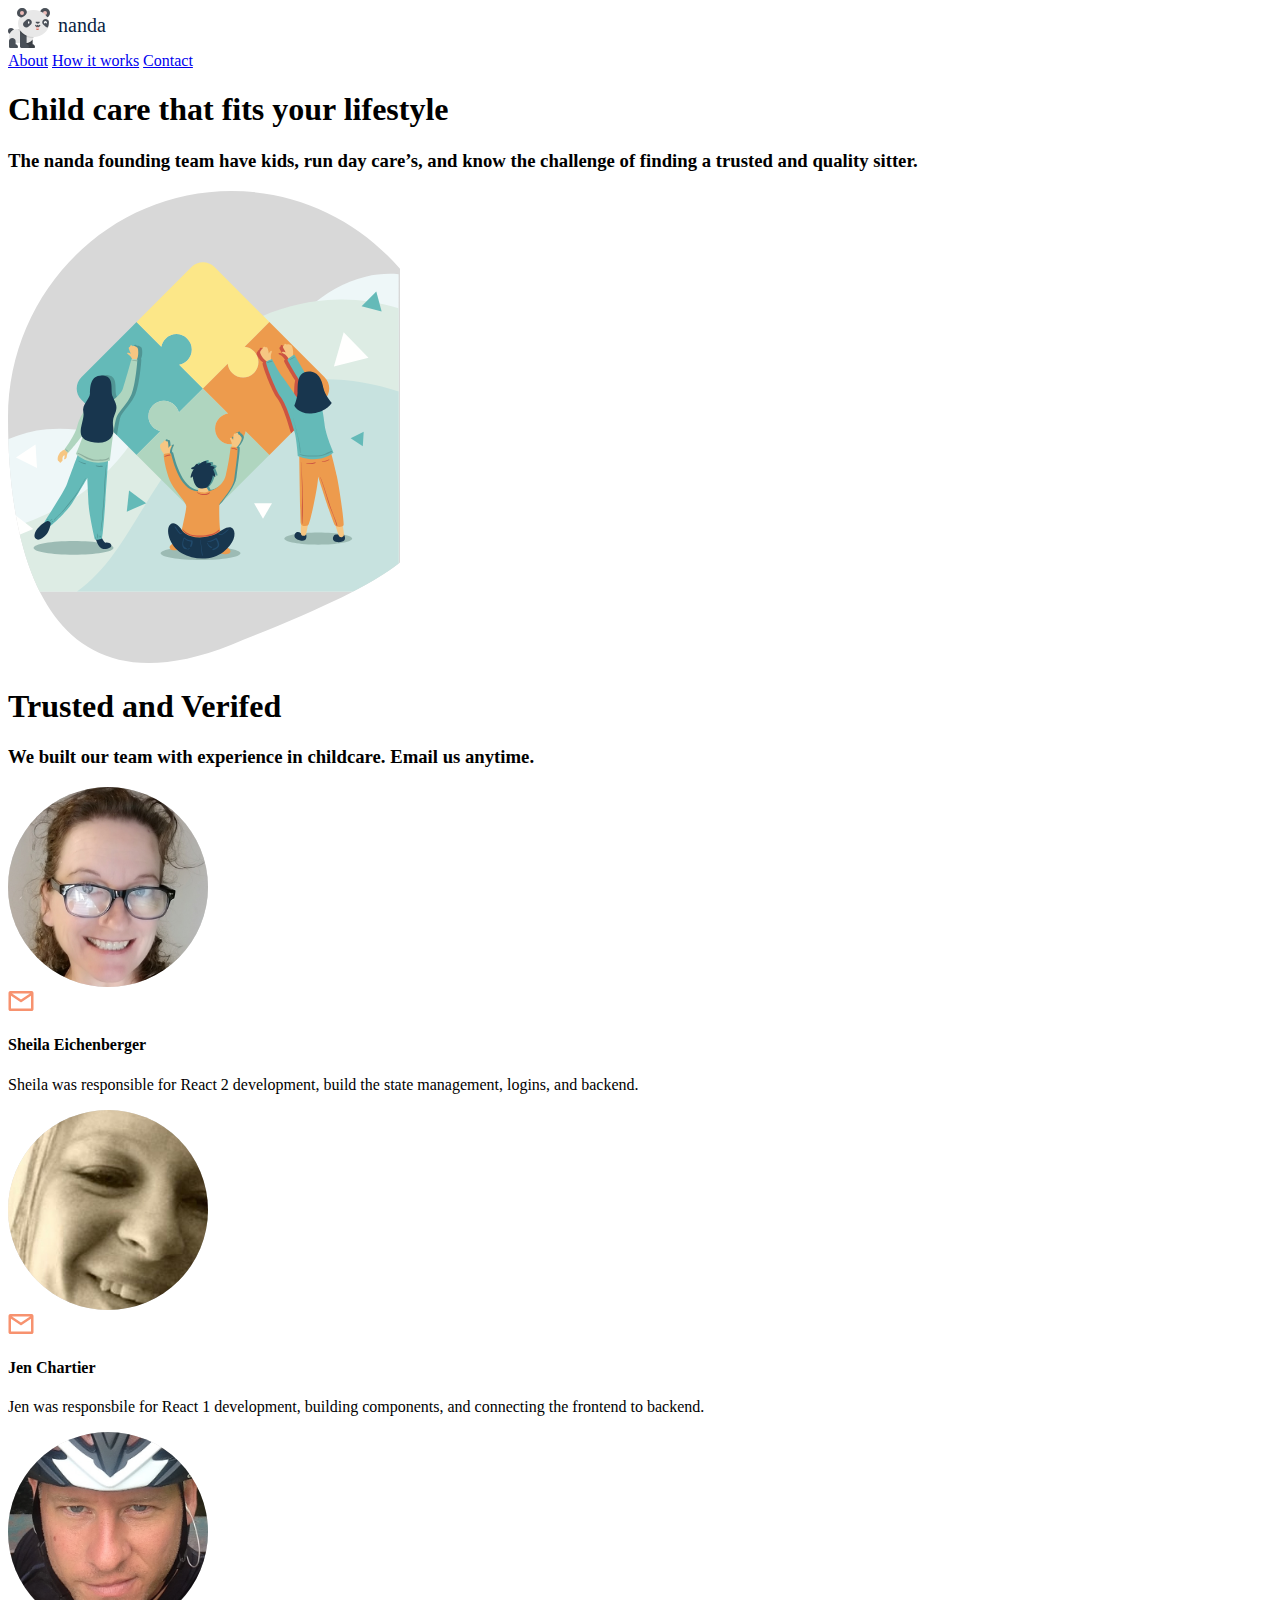
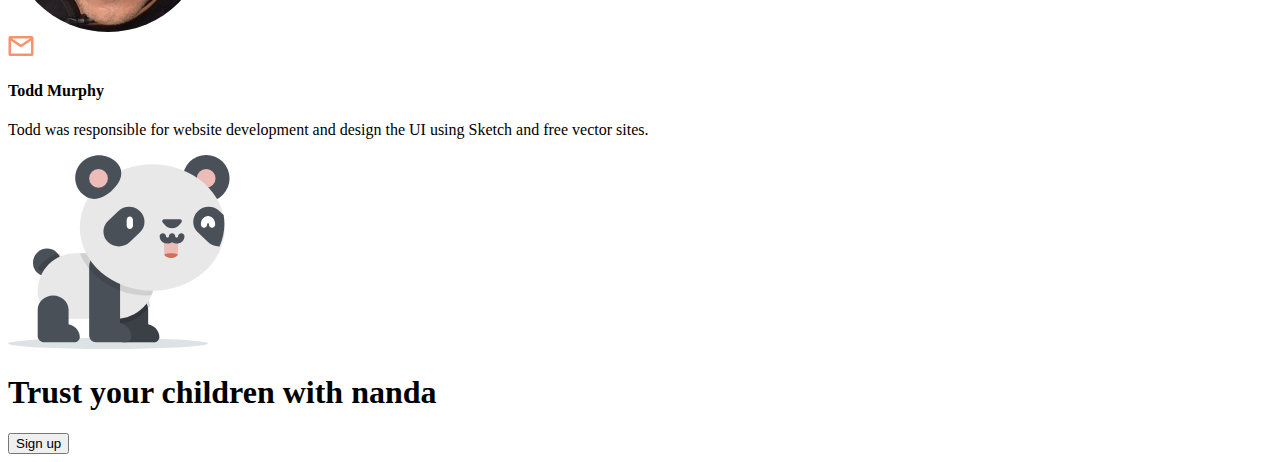
==== about.html @ 5086c061 "copied all files from personal repo to build week marketing page project to set up team nanny repo" ====
<!DOCTYPE html>
<html lang="en">
  <head>
    <meta charset="UTF-8" />
    <meta name="viewport" content="width=device-width, initial-scale=1.0" />
    <meta http-equiv="X-UA-Compatible" content="ie=edge" />
    <title>nanda - on demand sitters</title>
  </head>

  <body>
    <header>
      <!-- ***** NAVIGATION SECTION ***** -->
      <nav>
        <!-- panda bear logo -->
        <div>
          <img src="/images/logo.svg" alt="panda bear logo" />
        </div>
        <!-- navigation links -->
        <div>
          <a href="img sr"></a>
          <a href="#">About</a>
          <a href="#">How it works</a>
          <a href="#">Contact</a>
        </div>
      </nav>
    </header>

    <!-- ***** HERO SECTION ***** -->
    <section>
      <div>
        <h1>Child care that fits your lifestyle</h1>
        <h3>
          The nanda founding team have kids, run day care’s, and know the
          challenge of finding a trusted and quality sitter.
        </h3>
      </div>
      <div>
        <img
          src="/images/about-team.svg"
          alt="family of parents and kids and nannies playing"
        />
      </div>
    </section>

    <!-- ***** NANDA LEADERSHIP & COFOUNDER SECTION***** -->
    <section>
      <div>
        <h1>Trusted and Verifed</h1>
        <h3>
          We built our team with experience in childcare. Email us anytime.
        </h3>
      </div>
      <!-- Team leadership profiles 3 of them side by side -->
      <div>
        <!-- Sheila profile -->
        <div>
          <div>
            <img
              src="/images/sheila-profile-pic.svg"
              alt="sheila person with glasses picture smiling"
            />
          </div>
          <div>
            <img src="/images/email-icon.svg" alt="orange email icon" />
            <h4>Sheila Eichenberger</h4>
            <p>
              Sheila was responsible for React 2 development, build the state
              management, logins, and backend.
            </p>
          </div>
        </div>
        <!-- Jen profile -->
        <div>
          <div>
            <img
              src="/images/jen-profile-pic.svg"
              alt="jennifer person black and white picture smiling"
            />
          </div>
          <div>
            <div>
              <img src="/images/email-icon.svg" alt="orange email icon" />
              <h4>Jen Chartier</h4>
              <p>
                Jen was responsbile for React 1 development, building
                components, and connecting the frontend to backend.
              </p>
            </div>
          </div>
        </div>
        <!-- Todd profile -->
        <div>
          <div>
            <img
              src="/images/todd-profile-pic.svg"
              alt="man on bike by river smiling at camera"
            />
          </div>
          <div>
            <img src="/images/email-icon.svg" alt="orange email icon" />
            <h4>Todd Murphy</h4>
            <p>
              Todd was responsible for website development and design the UI
              using Sketch and free vector sites.
            </p>
          </div>
        </div>
      </div>
    </section>

    <!-- ***** FOOTER SECTION ***** -->
    <section>
      <div>
        <img
          src="/images/footer-logo.svg"
          alt="large panda logo for footer content"
        />
      </div>
      <div>
        <h1>Trust your children with nanda</h1>
        <button>Sign up</button>
      </div>
    </section>
  </body>
</html>
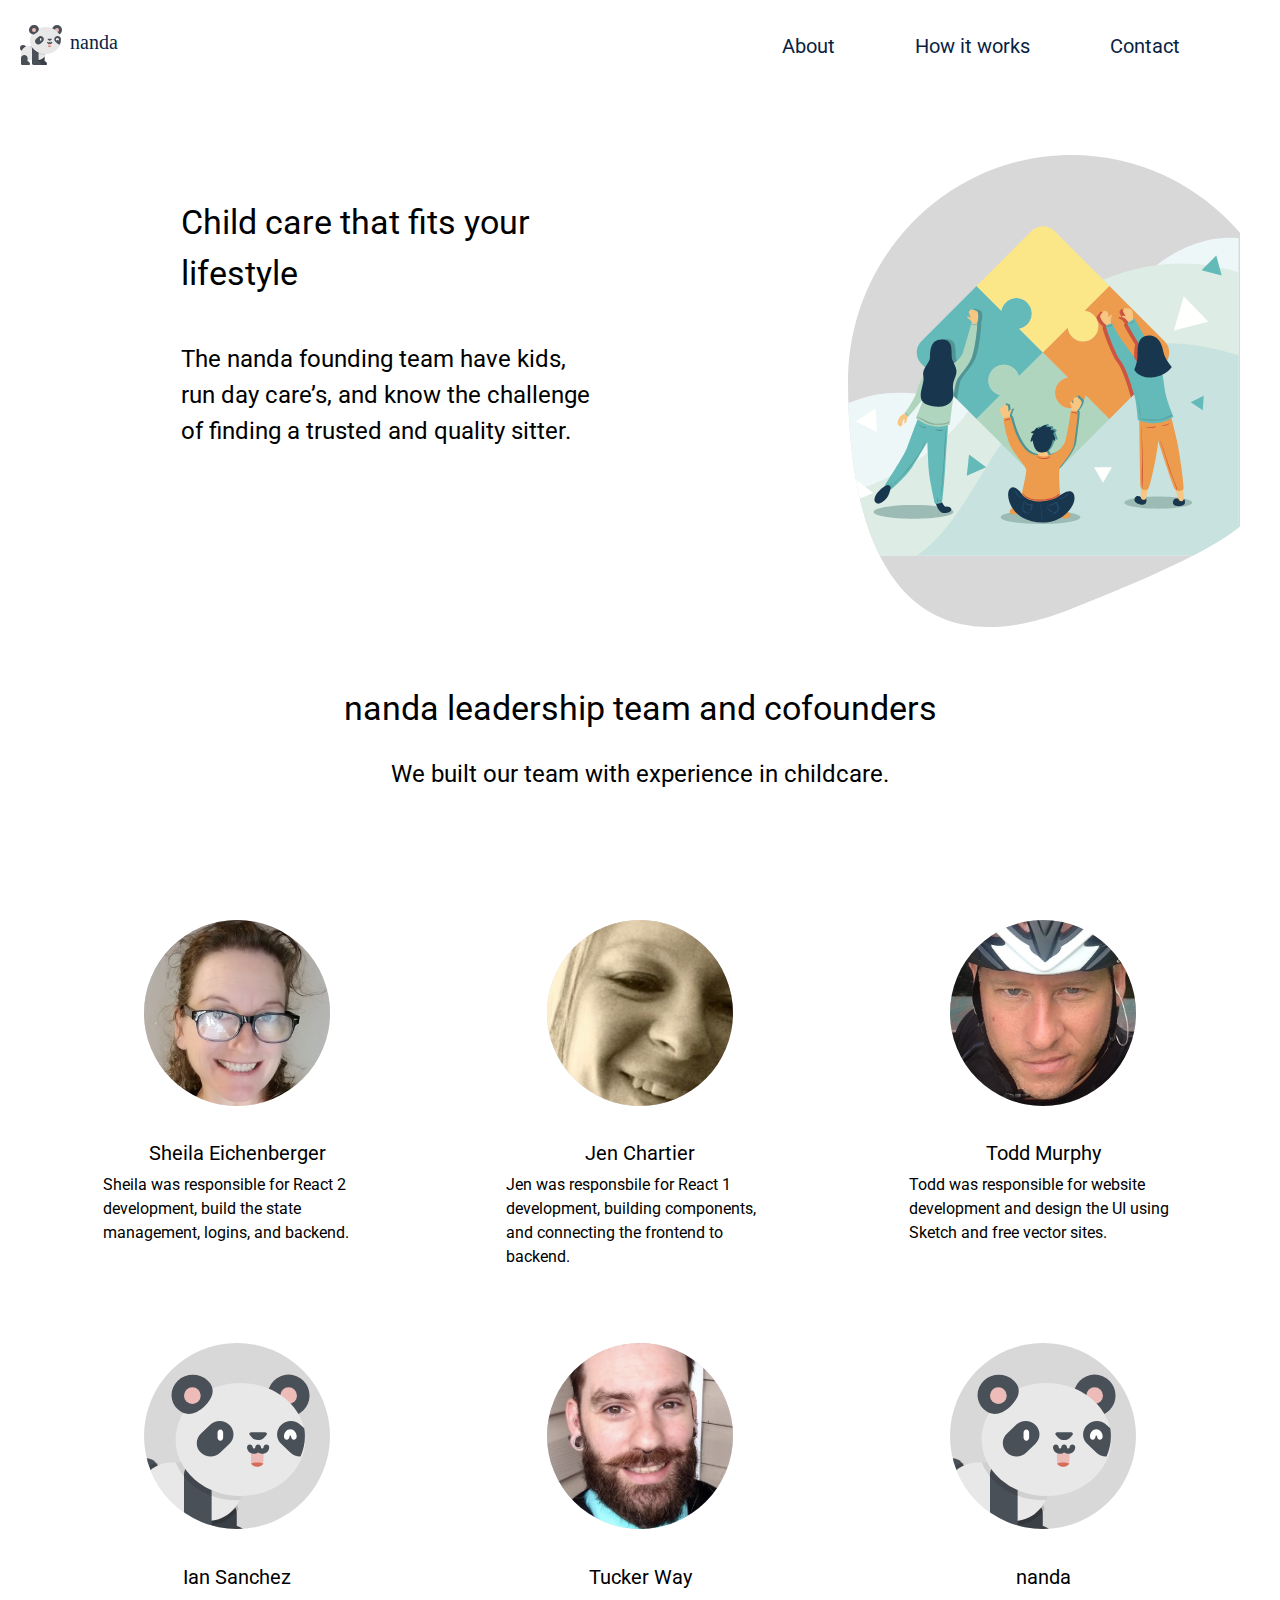
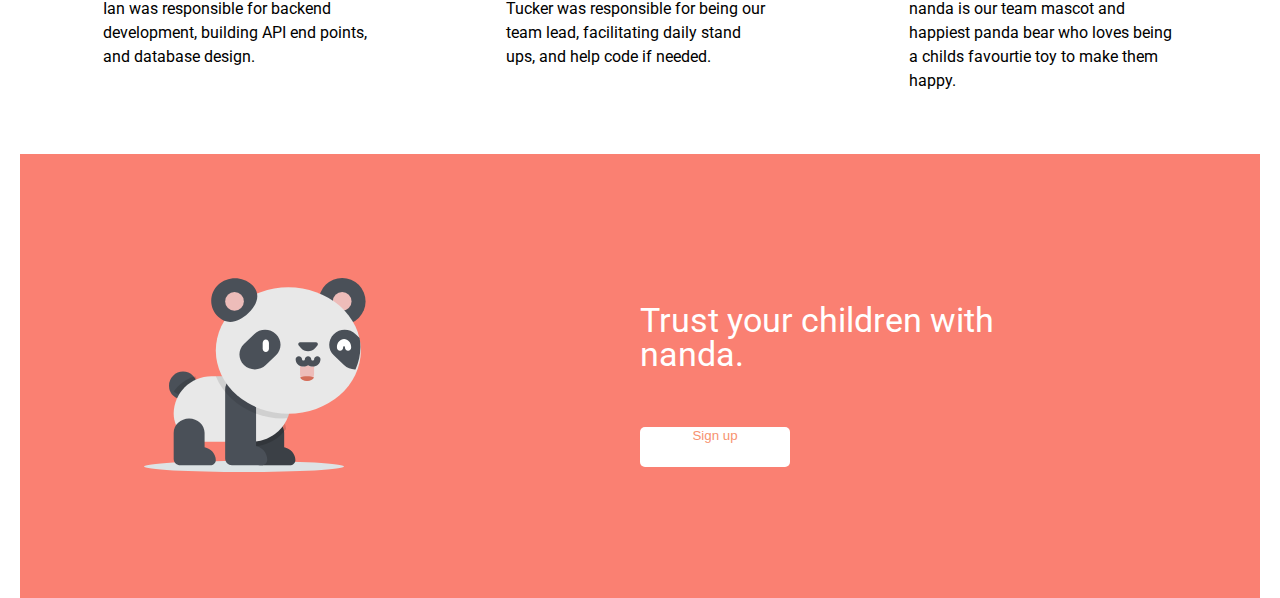
==== commit a2593e63: "updated about pages to include tucker and ian and nanda profile" ====
--- a/about.html
+++ b/about.html
@@ -5,19 +5,27 @@
     <meta name="viewport" content="width=device-width, initial-scale=1.0" />
     <meta http-equiv="X-UA-Compatible" content="ie=edge" />
     <title>nanda - on demand sitters</title>
+    <!-- /***** IMPORT GOOGLE FONT HERE FOR UI("inter" font but use Roboto for now) DESIGN *****/ -->
+    <link
+      href="https://fonts.googleapis.com/css?family=Roboto&display=swap"
+      rel="stylesheet"
+    />
+    <!-- IMPORT CSS STYLES HERE -->
+    <link rel="stylesheet" href="css/index.css" />
   </head>
 
-  <body>
+  <body class="container">
     <header>
       <!-- ***** NAVIGATION SECTION ***** -->
       <nav>
         <!-- panda bear logo -->
-        <div>
-          <img src="/images/logo.svg" alt="panda bear logo" />
+        <div class="logo">
+          <a href="index.html"
+            ><img src="/images/logo.svg" alt="panda bear logo"
+          /></a>
         </div>
         <!-- navigation links -->
-        <div>
-          <a href="img sr"></a>
+        <div class="links">
           <a href="#">About</a>
           <a href="#">How it works</a>
           <a href="#">Contact</a>
@@ -26,15 +34,15 @@
     </header>
 
     <!-- ***** HERO SECTION ***** -->
-    <section>
-      <div>
+    <section class="hero-content">
+      <div class="hero-titles">
         <h1>Child care that fits your lifestyle</h1>
-        <h3>
+        <h2>
           The nanda founding team have kids, run day care’s, and know the
           challenge of finding a trusted and quality sitter.
-        </h3>
+        </h2>
       </div>
-      <div>
+      <div class="hero-vector">
         <img
           src="/images/about-team.svg"
           alt="family of parents and kids and nannies playing"
@@ -43,25 +51,25 @@
     </section>
 
     <!-- ***** NANDA LEADERSHIP & COFOUNDER SECTION***** -->
-    <section>
-      <div>
-        <h1>Trusted and Verifed</h1>
-        <h3>
-          We built our team with experience in childcare. Email us anytime.
-        </h3>
+    <section class="trusted-content">
+      <div class="trusted-top-header">
+        <h1>nanda leadership team and cofounders</h1>
+        <h2>
+          We built our team with experience in childcare.
+        </h2>
       </div>
+
       <!-- Team leadership profiles 3 of them side by side -->
-      <div>
+      <div class="profile-container">
         <!-- Sheila profile -->
-        <div>
-          <div>
+        <div class="profile">
+          <div class="icon-title">
             <img
               src="/images/sheila-profile-pic.svg"
               alt="sheila person with glasses picture smiling"
             />
           </div>
-          <div>
-            <img src="/images/email-icon.svg" alt="orange email icon" />
+          <div class="profile-title">
             <h4>Sheila Eichenberger</h4>
             <p>
               Sheila was responsible for React 2 development, build the state
@@ -70,34 +78,30 @@
           </div>
         </div>
         <!-- Jen profile -->
-        <div>
-          <div>
+        <div class="profile">
+          <div class="icon-title">
             <img
               src="/images/jen-profile-pic.svg"
-              alt="jennifer person black and white picture smiling"
+              alt="sheila person with glasses picture smiling"
             />
           </div>
-          <div>
-            <div>
-              <img src="/images/email-icon.svg" alt="orange email icon" />
-              <h4>Jen Chartier</h4>
-              <p>
-                Jen was responsbile for React 1 development, building
-                components, and connecting the frontend to backend.
-              </p>
-            </div>
+          <div class="profile-title">
+            <h4>Jen Chartier</h4>
+            <p>
+              Jen was responsbile for React 1 development, building components,
+              and connecting the frontend to backend.
+            </p>
           </div>
         </div>
         <!-- Todd profile -->
-        <div>
-          <div>
+        <div class="profile">
+          <div class="icon-title">
             <img
               src="/images/todd-profile-pic.svg"
               alt="man on bike by river smiling at camera"
             />
           </div>
-          <div>
-            <img src="/images/email-icon.svg" alt="orange email icon" />
+          <div class="profile-title">
             <h4>Todd Murphy</h4>
             <p>
               Todd was responsible for website development and design the UI
@@ -105,20 +109,68 @@
             </p>
           </div>
         </div>
+        <!-- Ian profile -->
+        <div class="profile">
+          <div class="icon-title">
+            <img
+              src="images/nanda-profile-pic.svg"
+              alt="sheila person with glasses picture smiling"
+            />
+          </div>
+          <div class="profile-title">
+            <h4>Ian Sanchez</h4>
+            <p>
+              Ian was responsible for backend development, building API end
+              points, and database design.
+            </p>
+          </div>
+        </div>
+        <!-- Tucker profile -->
+        <div class="profile">
+          <div class="icon-title">
+            <img
+              src="images/tucker-profile-pic.svg"
+              alt="sheila person with glasses picture smiling"
+            />
+          </div>
+          <div class="profile-title">
+            <h4>Tucker Way</h4>
+            <p>
+              Tucker was responsible for being our team lead, facilitating daily
+              stand ups, and help code if needed.
+            </p>
+          </div>
+        </div>
+        <!-- nanda profile -->
+        <div class="profile">
+          <div class="icon-title">
+            <img
+              src="images/nanda-profile-pic.svg"
+              alt="happy panda bear icons"
+            />
+          </div>
+          <div class="profile-title">
+            <h4>nanda</h4>
+            <p>
+              nanda is our team mascot and happiest panda bear who loves being a
+              childs favourtie toy to make them happy.
+            </p>
+          </div>
+        </div>
       </div>
     </section>
 
     <!-- ***** FOOTER SECTION ***** -->
-    <section>
-      <div>
+    <section class="footer-content">
+      <div class="footer-vector">
         <img
           src="/images/footer-logo.svg"
           alt="large panda logo for footer content"
         />
       </div>
-      <div>
-        <h1>Trust your children with nanda</h1>
-        <button>Sign up</button>
+      <div class="footer-titles">
+        <h1>Trust your children with nanda.</h1>
+        <button class="footer-button">Sign up</button>
       </div>
     </section>
   </body>
--- a/css/index.css
+++ b/css/index.css
@@ -0,0 +1,467 @@
+/***** IMPORT ALL PAGES HERE (ORDER MATTERS) *****/
+/***** VARIABLES AND MIXINS *****/
+/****** ADD CSS VARIABLES TO REUSE AS FUNCTIONS & MEDIA QUERY ESCAPE ******/
+/***** GENERAL STYLES *****/
+/* http://meyerweb.com/eric/tools/css/reset/ 
+   v2.0 | 20110126
+   License: none (public domain)
+*/
+html,
+body,
+div,
+span,
+applet,
+object,
+iframe,
+h1,
+h2,
+h3,
+h4,
+h5,
+h6,
+p,
+blockquote,
+pre,
+a,
+abbr,
+acronym,
+address,
+big,
+cite,
+code,
+del,
+dfn,
+em,
+img,
+ins,
+kbd,
+q,
+s,
+samp,
+small,
+strike,
+strong,
+sub,
+sup,
+tt,
+var,
+b,
+u,
+i,
+center,
+dl,
+dt,
+dd,
+ol,
+ul,
+li,
+fieldset,
+form,
+label,
+legend,
+table,
+caption,
+tbody,
+tfoot,
+thead,
+tr,
+th,
+td,
+article,
+aside,
+canvas,
+details,
+embed,
+figure,
+figcaption,
+footer,
+header,
+hgroup,
+menu,
+nav,
+output,
+ruby,
+section,
+summary,
+time,
+mark,
+audio,
+video {
+  margin: 0;
+  padding: 0;
+  border: 0;
+  font-size: 100%;
+  font: inherit;
+  vertical-align: baseline;
+}
+/* HTML5 display-role reset for older browsers */
+article,
+aside,
+details,
+figcaption,
+figure,
+footer,
+header,
+hgroup,
+menu,
+nav,
+section {
+  display: block;
+}
+body {
+  line-height: 1;
+}
+ol,
+ul {
+  list-style: none;
+}
+blockquote,
+q {
+  quotes: none;
+}
+blockquote:before,
+blockquote:after,
+q:before,
+q:after {
+  content: '';
+  content: none;
+}
+table {
+  border-collapse: collapse;
+  border-spacing: 0;
+}
+* {
+  box-sizing: border-box;
+}
+html {
+  font-size: 62.5%;
+}
+html,
+body {
+  font-family: 'Roboto', sans-serif;
+}
+h1,
+h2,
+h3,
+h4,
+h5 {
+  font-family: 'Roboto', sans-serif;
+}
+h1 {
+  font-size: 3.4rem;
+}
+h2 {
+  font-size: 2.4rem;
+  padding-bottom: 10px;
+}
+h4 {
+  font-size: 2rem;
+  padding-bottom: 10px;
+}
+p {
+  line-height: 1.5;
+  font-size: 1.6rem;
+  padding-bottom: 10px;
+}
+img {
+  max-width: 100%;
+  height: auto;
+}
+.container {
+  max-width: 1240px;
+  width: 100%;
+  margin: 0 auto;
+}
+/***** HOME PAGE STYLES *****/
+header {
+  padding: 2% 0;
+  width: 100%;
+}
+header nav {
+  display: flex;
+  justify-content: flex-end;
+  width: 100%;
+}
+header nav div {
+  width: 20%;
+}
+header nav a {
+  font-size: 2rem;
+  color: #0a1f44;
+  text-decoration: none;
+}
+header .logo {
+  width: 15%;
+  margin-right: auto;
+}
+header .links {
+  display: flex;
+  justify-content: space-evenly;
+  align-items: center;
+  width: 45%;
+}
+.hero-content {
+  border: 2px sold blue;
+  display: flex;
+  justify-content: space-between;
+  padding-bottom: 2%;
+  width: 100%;
+}
+.hero-titles {
+  width: 60%;
+  margin-top: 5%;
+  padding: 0 13%;
+}
+.hero-titles h1 {
+  padding: 10% 0;
+  line-height: 1.5;
+}
+.hero-titles h2 {
+  line-height: 1.5;
+  margin-bottom: 10%;
+}
+.hero-titles .sign-up {
+  display: flex;
+  background: #f7926f;
+  width: 250px;
+  height: 40px;
+  font-size: 1.6rem;
+  border-radius: 5px;
+  justify-content: center;
+  align-items: center;
+  color: #ffffff;
+  border: #f1f2f4;
+  cursor: pointer;
+  margin-top: 5%;
+}
+.hero-titles .sign-up:hover {
+  background-color: #fff;
+  color: #f7926f;
+  border: 2px solid #f7926f;
+}
+.hero-vector {
+  width: 40%;
+  margin-top: 5%;
+}
+.hero-vector img {
+  margin-left: 17%;
+}
+.explainer-content {
+  width: 100%;
+}
+.explainer-titles {
+  width: 100%;
+  text-align: center;
+}
+.explainer-titles h1 {
+  padding: 5%;
+}
+.nanny-container {
+  width: 100%;
+  display: flex;
+  justify-content: space-evenly;
+  padding: 5% 0;
+}
+.explainer-parent {
+  width: 35%;
+}
+.explainer-parent h4 {
+  text-align: center;
+  text-transform: uppercase;
+}
+.explainer-parent .parent-vector {
+  width: 100%;
+  padding: 20% 10%;
+  display: flex;
+  justify-content: center;
+}
+.explainer-parent .explainer-button {
+  display: flex;
+  justify-content: center;
+  width: 150px;
+  height: 40px;
+  color: #000;
+  background-color: #fff;
+  border: none;
+  border-radius: 45px;
+  box-shadow: 0px 8px 15px rgba(0, 0, 0, 0.1);
+  margin: auto;
+}
+.explainer-parent .explainer-button:hover {
+  background-color: #f7926f;
+  box-shadow: 0px 15px 20px rgba(100, 15, 26, 0.4);
+  color: #fff;
+}
+.explainer-nanny {
+  width: 30%;
+}
+.explainer-nanny h4 {
+  text-align: center;
+  text-transform: uppercase;
+}
+.explainer-nanny .nanny-vector {
+  width: 100%;
+  padding: 19% 10%;
+  display: flex;
+  justify-content: center;
+}
+.explainer-nanny .explainer-button {
+  display: flex;
+  justify-content: center;
+  width: 150px;
+  height: 40px;
+  color: #000;
+  background-color: #fff;
+  border: none;
+  border-radius: 45px;
+  box-shadow: 0px 8px 15px rgba(0, 0, 0, 0.1);
+  margin: auto;
+}
+.explainer-nanny .explainer-button:hover {
+  background-color: #f7926f;
+  box-shadow: 0px 15px 20px rgba(100, 15, 26, 0.4);
+  color: #fff;
+}
+.works-content {
+  background: salmon;
+  display: flex;
+  padding: 10% 0;
+  width: 100%;
+}
+.iphone-vector {
+  margin-left: 10%;
+}
+div {
+  width: 30%;
+}
+.works-titles {
+  color: white;
+  margin-left: 10%;
+  width: 40%;
+  padding-top: 8%;
+}
+.works-titles h1 {
+  padding: 10% 0;
+}
+.works-titles h2 {
+  padding: 5% 0;
+}
+.trusted-content {
+  width: 100%;
+}
+.trusted-top-header {
+  width: 100%;
+  text-align: center;
+}
+.trusted-top-header h1 {
+  padding: 3%;
+}
+.features-container {
+  display: flex;
+  flex-wrap: wrap;
+  justify-content: space-between;
+  width: 100%;
+  padding: 5% 5%;
+}
+.features-container div {
+  padding: 2% 0%;
+}
+.features-container .icon-title {
+  display: flex;
+  align-items: baseline;
+}
+.features-container h4 {
+  margin: 0 10%;
+}
+.testimonials-content {
+  width: 100%;
+}
+.testimonials-header {
+  width: 100%;
+  text-align: center;
+}
+.testimonials-header h1 {
+  padding: 5%;
+}
+.testimonials-container {
+  width: 100%;
+  display: flex;
+  flex-wrap: wrap;
+  justify-content: space-around;
+  padding: 5% 0;
+}
+.testimonials-container .icon-title {
+  display: flex;
+  align-items: center;
+  width: 54%;
+  padding: 5% 2%;
+}
+.testimonials-container .testimonial-card {
+  width: 45%;
+  margin: 3% 0;
+  padding-top: 3%;
+  border-radius: 5px;
+  border: 1px solid lightgray;
+  box-shadow: 0 10px 80px -25px rgba(0, 0, 0, 0.25);
+}
+.testimonials-container .testimonial-card p {
+  padding: 0 5%;
+}
+.footer-content {
+  background: salmon;
+  display: flex;
+  padding: 10% 0;
+  margin-top: 2%;
+}
+.footer-vector {
+  margin-left: 10%;
+}
+.footer-titles {
+  color: white;
+  margin-left: 10%;
+  padding-top: 2%;
+}
+.footer-titles .footer-button {
+  display: flex;
+  justify-content: center;
+  width: 150px;
+  height: 40px;
+  color: #f7926f;
+  background-color: #fff;
+  border: none;
+  border-radius: 5px;
+  margin-top: 15%;
+  cursor: pointer;
+}
+.footer-titles .footer-button:hover {
+  color: #fff;
+  border: 2px solid #fff;
+  background-color: transparent;
+}
+/***** ABOUT PAGE STYLES *****/
+.profile-container {
+  display: flex;
+  flex-wrap: wrap;
+  margin: auto;
+  width: 100%;
+  justify-content: space-evenly;
+  margin-top: 7%;
+}
+.profile div {
+  width: 100%;
+  margin: 10% 0;
+}
+.profile .icon-title {
+  display: flex;
+  align-items: baseline;
+  justify-content: center;
+}
+.profile .icon-title img {
+  width: 50%;
+}
+.profile-title h4 {
+  text-align: center;
+}
+.profile-title p {
+  padding: 0 14%;
+}
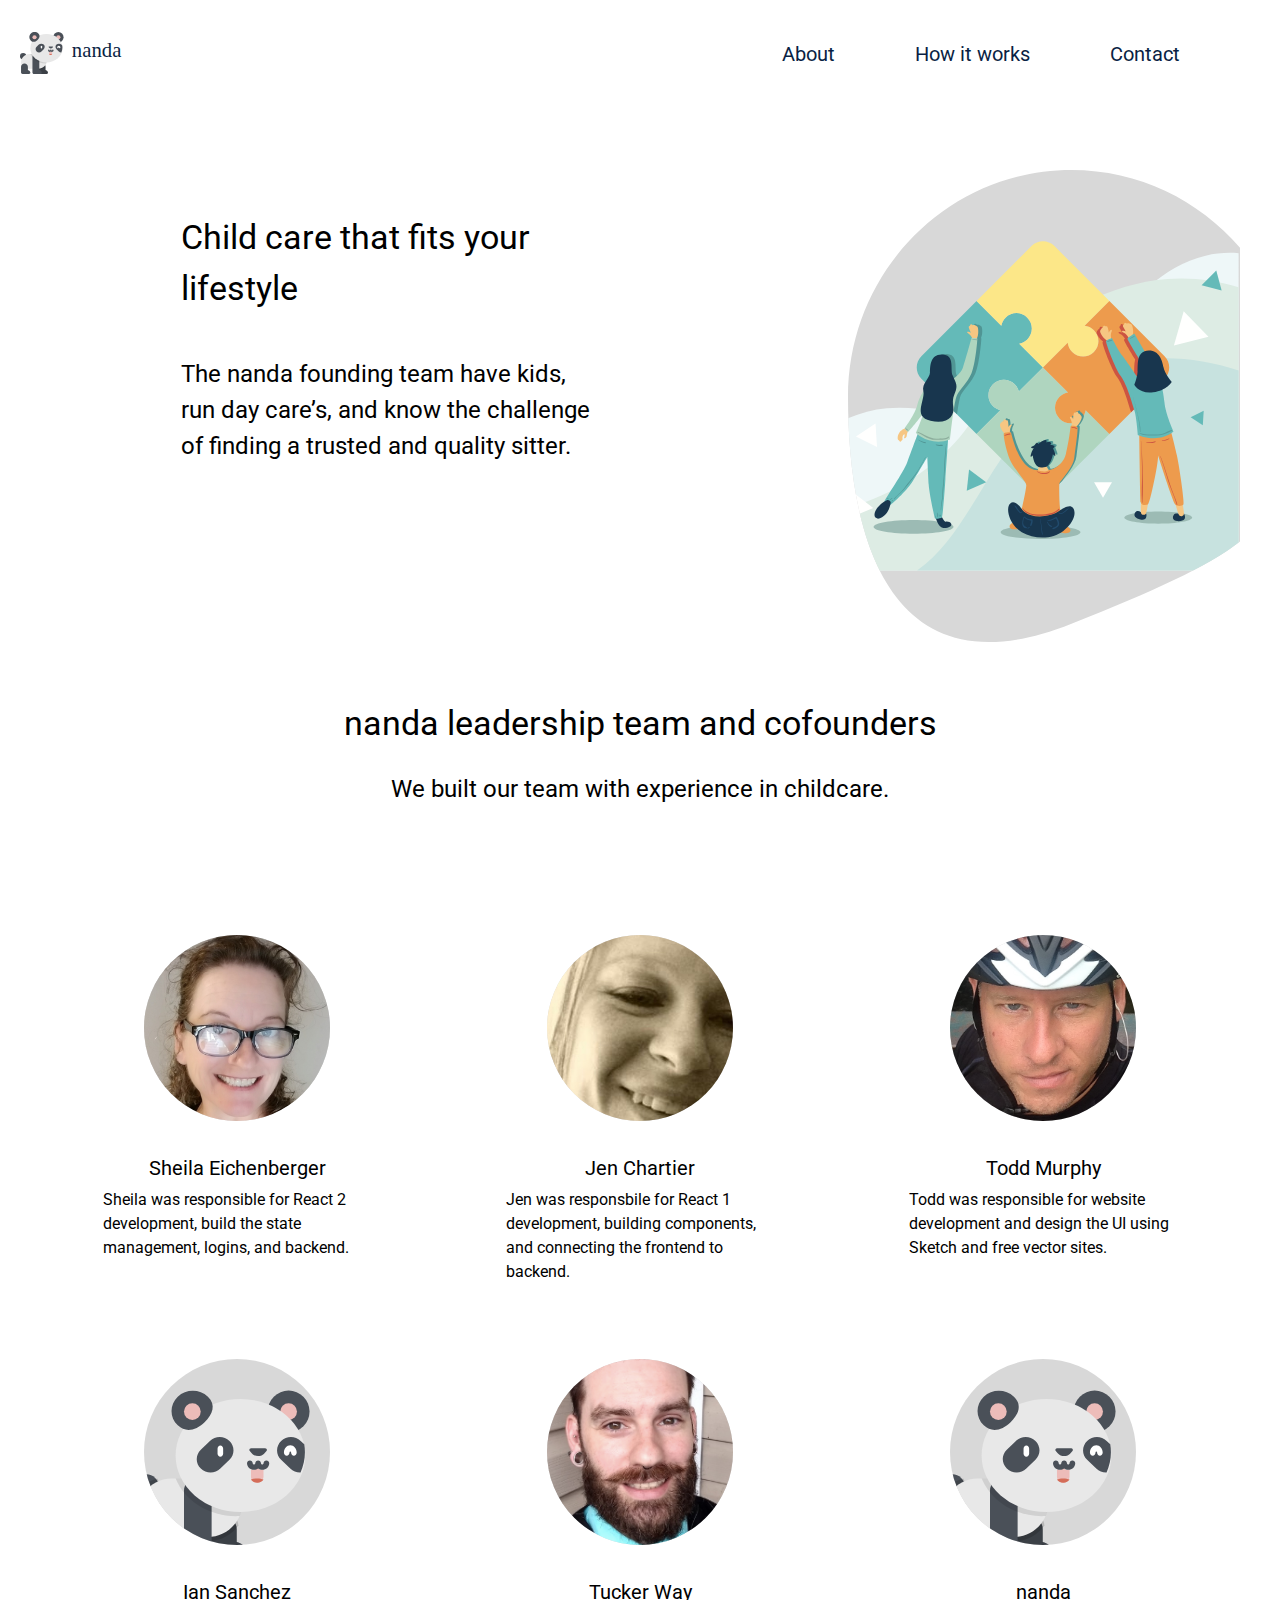
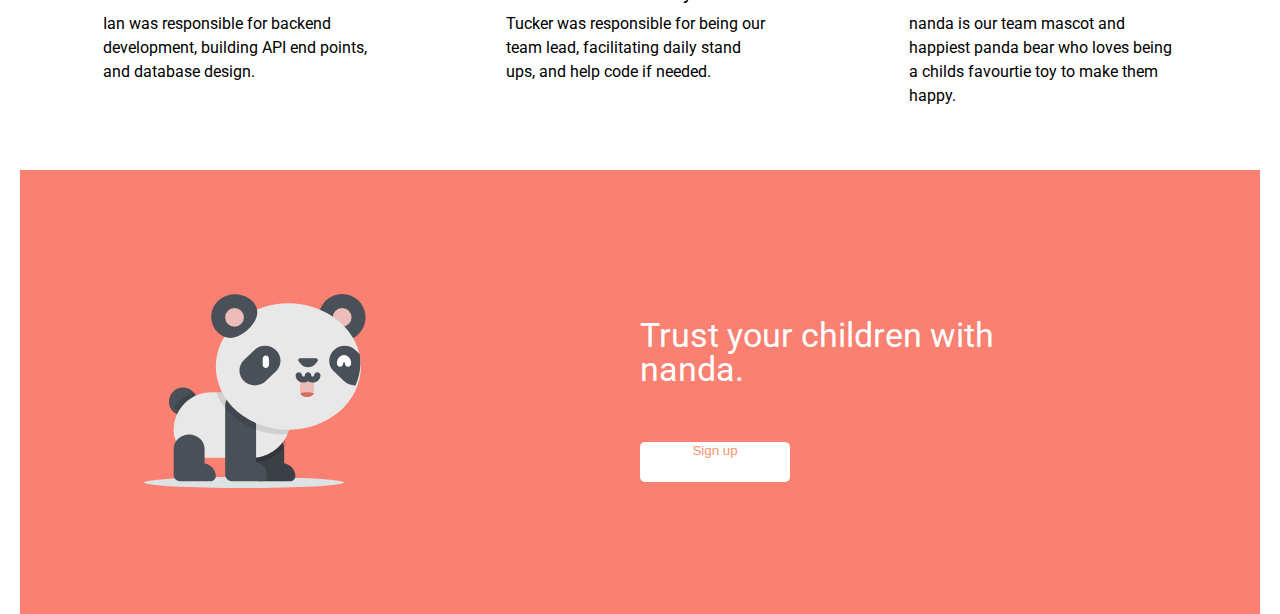
==== commit 479fc940: "adding redirect link to the two sign up buttons in the footers and cleaned up some less files" ====
--- a/about.html
+++ b/about.html
@@ -170,7 +170,13 @@
       </div>
       <div class="footer-titles">
         <h1>Trust your children with nanda.</h1>
-        <button class="footer-button">Sign up</button>
+        <button
+          class="footer-button"
+          onclick="location.href='https://objective-raman-f71641.netlify.com/'"
+          type="button"
+        >
+          Sign up
+        </button>
       </div>
     </section>
   </body>
--- a/css/index.css
+++ b/css/index.css
@@ -177,28 +177,121 @@
   padding: 2% 0;
   width: 100%;
 }
+@media (max-width: 800px) {
+  header {
+    display: flex;
+    flex-direction: column;
+    align-items: center;
+    padding: 0;
+  }
+}
+@media (max-width: 500px) {
+  header {
+    display: flex;
+    flex-direction: column;
+    align-items: center;
+    padding: 0;
+  }
+}
 header nav {
   display: flex;
   justify-content: flex-end;
   width: 100%;
 }
-header nav div {
-  width: 20%;
-}
-header nav a {
+@media (max-width: 800px) {
+  header nav {
+    display: flex;
+    flex-direction: column;
+    align-items: center;
+  }
+}
+@media (max-width: 500px) {
+  header nav {
+    display: flex;
+    flex-direction: column;
+    align-items: center;
+  }
+  header nav div {
+    width: 20%;
+  }
+}
+header .logo {
+  width: 30%;
+  margin-right: auto;
+}
+@media (max-width: 800px) {
+  header .logo {
+    width: 100%;
+    display: flex;
+    justify-content: center;
+    background: lightgray;
+    padding: 2% 0;
+  }
+}
+@media (max-width: 500px) {
+  header .logo {
+    width: 100%;
+    display: flex;
+    justify-content: center;
+    background: lightgray;
+    padding: 2% 0;
+  }
+}
+header .logo a img {
+  width: 30%;
+  padding: 2% 0;
+}
+@media (max-width: 800px) {
+  header .logo a img {
+    width: 100%;
+  }
+}
+header .links {
+  display: flex;
+  justify-content: space-evenly;
+  align-items: center;
+  width: 45%;
+}
+@media (max-width: 800px) {
+  header .links {
+    display: flex;
+    flex-direction: column;
+    width: 100%;
+    background: salmon;
+  }
+}
+@media (max-width: 500px) {
+  header .links {
+    display: flex;
+    flex-direction: column;
+    width: 100%;
+    background: salmon;
+  }
+}
+header .links a {
   font-size: 2rem;
   color: #0a1f44;
   text-decoration: none;
 }
-header .logo {
-  width: 15%;
-  margin-right: auto;
-}
-header .links {
-  display: flex;
-  justify-content: space-evenly;
-  align-items: center;
-  width: 45%;
+@media (max-width: 800px) {
+  header .links a {
+    padding: 5%;
+    width: 100%;
+    display: flex;
+    align-items: center;
+    justify-content: center;
+    color: white;
+  }
+}
+@media (max-width: 500px) {
+  header .links a {
+    padding: 5%;
+    width: 100%;
+    display: flex;
+    align-items: center;
+    justify-content: center;
+    color: white;
+  }
 }
 .hero-content {
   border: 2px sold blue;
@@ -211,6 +304,11 @@
   width: 60%;
   margin-top: 5%;
   padding: 0 13%;
+}
+@media (max-width: 500px) {
+  .hero-titles {
+    width: 100%;
+  }
 }
 .hero-titles h1 {
   padding: 10% 0;
@@ -243,12 +341,22 @@
   width: 40%;
   margin-top: 5%;
 }
+@media (max-width: 500px) {
+  .hero-vector {
+    display: none;
+  }
+}
 .hero-vector img {
   margin-left: 17%;
 }
 .explainer-content {
   width: 100%;
 }
+@media (max-width: 500px) {
+  .explainer-content {
+    margin: 7% 0;
+  }
+}
 .explainer-titles {
   width: 100%;
   text-align: center;
@@ -262,8 +370,36 @@
   justify-content: space-evenly;
   padding: 5% 0;
 }
+@media (max-width: 800px) {
+  .nanny-container {
+    display: flex;
+    flex-direction: column;
+    align-items: center;
+    justify-content: center;
+    padding: 5% 0;
+  }
+}
+@media (max-width: 500px) {
+  .nanny-container {
+    display: flex;
+    flex-direction: column;
+    align-items: center;
+    justify-content: center;
+    padding: 5% 0;
+  }
+}
 .explainer-parent {
   width: 35%;
+}
+@media (max-width: 800px) {
+  .explainer-parent {
+    margin-bottom: 10%;
+  }
+}
+@media (max-width: 500px) {
+  .explainer-parent {
+    margin-bottom: 10%;
+  }
 }
 .explainer-parent h4 {
   text-align: center;
@@ -286,6 +422,7 @@
   border-radius: 45px;
   box-shadow: 0px 8px 15px rgba(0, 0, 0, 0.1);
   margin: auto;
+  font-size: 1.6rem;
 }
 .explainer-parent .explainer-button:hover {
   background-color: #f7926f;
@@ -316,6 +453,7 @@
   border-radius: 45px;
   box-shadow: 0px 8px 15px rgba(0, 0, 0, 0.1);
   margin: auto;
+  font-size: 1.6rem;
 }
 .explainer-nanny .explainer-button:hover {
   background-color: #f7926f;
@@ -327,6 +465,14 @@
   display: flex;
   padding: 10% 0;
   width: 100%;
+}
+@media (max-width: 500px) {
+  .works-content {
+    display: flex;
+    flex-direction: column;
+    align-items: center;
+    justify-content: center;
+  }
 }
 .iphone-vector {
   margin-left: 10%;
@@ -340,6 +486,12 @@
   width: 40%;
   padding-top: 8%;
 }
+@media (max-width: 500px) {
+  .works-titles {
+    border: 2px solid blue;
+    display: none;
+  }
+}
 .works-titles h1 {
   padding: 10% 0;
 }
@@ -359,12 +511,29 @@
 .features-container {
   display: flex;
   flex-wrap: wrap;
-  justify-content: space-between;
+  justify-content: space-around;
   width: 100%;
   padding: 5% 5%;
+}
+@media (max-width: 500px) {
+  .features-container {
+    display: flex;
+    flex-direction: column;
+    align-items: center;
+  }
 }
 .features-container div {
   padding: 2% 0%;
+}
+@media (max-width: 800px) {
+  .features-container div {
+    width: 40%;
+  }
+}
+@media (max-width: 500px) {
+  .features-container div {
+    width: 70%;
+  }
 }
 .features-container .icon-title {
   display: flex;
@@ -389,6 +558,13 @@
   flex-wrap: wrap;
   justify-content: space-around;
   padding: 5% 0;
+}
+@media (max-width: 500px) {
+  .testimonials-container {
+    display: flex;
+    flex-direction: column;
+    align-items: center;
+  }
 }
 .testimonials-container .icon-title {
   display: flex;
@@ -404,6 +580,11 @@
   border: 1px solid lightgray;
   box-shadow: 0 10px 80px -25px rgba(0, 0, 0, 0.25);
 }
+@media (max-width: 500px) {
+  .testimonials-container .testimonial-card {
+    width: 80%;
+  }
+}
 .testimonials-container .testimonial-card p {
   padding: 0 5%;
 }
@@ -412,6 +593,13 @@
   display: flex;
   padding: 10% 0;
   margin-top: 2%;
+}
+@media (max-width: 500px) {
+  .footer-content {
+    display: flex;
+    flex-direction: column;
+    align-items: center;
+  }
 }
 .footer-vector {
   margin-left: 10%;
@@ -420,6 +608,12 @@
   color: white;
   margin-left: 10%;
   padding-top: 2%;
+}
+@media (max-width: 500px) {
+  .footer-titles {
+    width: 70%;
+    padding: 5%;
+  }
 }
 .footer-titles .footer-button {
   display: flex;
@@ -447,6 +641,30 @@
   justify-content: space-evenly;
   margin-top: 7%;
 }
+@media (max-width: 800px) {
+  .profile-container {
+    display: flex;
+    flex-direction: column;
+    align-items: center;
+  }
+}
+@media (max-width: 500px) {
+  .profile-container {
+    display: flex;
+    flex-direction: column;
+    align-items: center;
+  }
+}
+@media (max-width: 800px) {
+  .profile {
+    width: 80%;
+  }
+}
+@media (max-width: 500px) {
+  .profile {
+    width: 80%;
+  }
+}
 .profile div {
   width: 100%;
   margin: 10% 0;
@@ -462,6 +680,16 @@
 .profile-title h4 {
   text-align: center;
 }
+@media (max-width: 800px) {
+  .profile-title h4 {
+    font-size: 2.4rem;
+  }
+}
 .profile-title p {
   padding: 0 14%;
 }
+@media (max-width: 800px) {
+  .profile-title p {
+    font-size: 1.6rem;
+  }
+}
